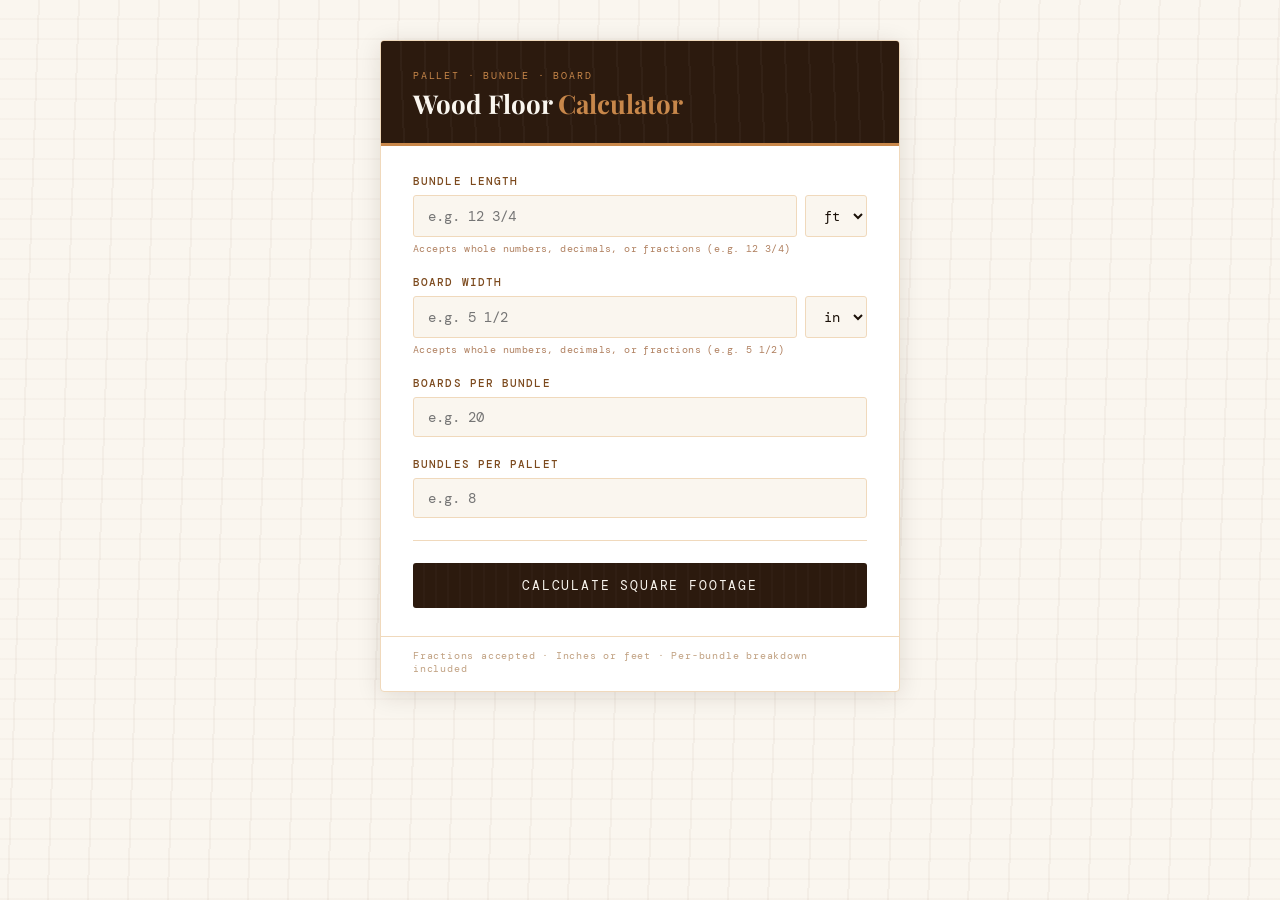
==== index.html @ 7ff79d52 "Initial commit" ====
<!doctype html>
<html lang="en">
<head>
  <meta charset="UTF-8">
  <meta name="viewport" content="width=device-width, initial-scale=1.0">
  <title>Wood Floor Calculator</title>
  <link href="https://fonts.googleapis.com/css2?family=DM+Mono:wght@400;500&family=Playfair+Display:wght@700&display=swap" rel="stylesheet">
  <link rel="stylesheet" href="style.css">
</head>
<body>
  <div class="card">

    <div class="header">
      <div class="header-label">Pallet · Bundle · Board</div>
      <h1>Wood Floor <span>Calculator</span></h1>
    </div>

    <div class="body">

      <!-- Length -->
      <div class="field-group">
        <label for="length">Bundle Length</label>
        <div class="input-row">
          <input type="text" id="length" placeholder="e.g. 12 3/4">
          <select id="lengthUnit">
            <option value="feet">ft</option>
            <option value="inches">in</option>
          </select>
        </div>
        <div class="hint">Accepts whole numbers, decimals, or fractions (e.g. 12 3/4)</div>
      </div>

      <!-- Width -->
      <div class="field-group">
        <label for="width">Board Width</label>
        <div class="input-row">
          <input type="text" id="width" placeholder="e.g. 5 1/2">
          <select id="widthUnit">
            <option value="inches">in</option>
            <option value="feet">ft</option>
          </select>
        </div>
        <div class="hint">Accepts whole numbers, decimals, or fractions (e.g. 5 1/2)</div>
      </div>

      <!-- Boards per bundle -->
      <div class="field-group">
        <label for="numberOfBoards">Boards per Bundle</label>
        <input type="number" id="numberOfBoards" placeholder="e.g. 20" min="1">
      </div>

      <!-- Bundles per pallet -->
      <div class="field-group">
        <label for="bundlesPerPallet">Bundles per Pallet</label>
        <input type="number" id="bundlesPerPallet" placeholder="e.g. 8" min="1">
      </div>

      <hr class="divider">

      <button class="calc-btn" onclick="calculate()">Calculate Square Footage</button>

      <div id="result"></div>

    </div>

    <div class="footer">Fractions accepted · Inches or feet · Per-bundle breakdown included</div>
  </div>

  <script src="app.js"></script>
</body>
</html>
---- style.css ----
*, *::before, *::after { box-sizing: border-box; margin: 0; padding: 0; }

:root {
  --wood-dark: #2c1a0e;
  --wood-mid: #7c4a1e;
  --wood-light: #c8874a;
  --wood-pale: #f0d9bc;
  --cream: #faf6ef;
  --ink: #1a1008;
  --accent: #d4622a;
  --grain: rgba(90,40,10,0.04);
  --shadow: 0 4px 24px rgba(44,26,14,0.12);
}

body {
  font-family: 'DM Mono', monospace;
  background-color: var(--cream);
  min-height: 100vh;
  display: flex;
  align-items: flex-start;
  justify-content: center;
  padding: 40px 16px 60px;
  background-image:
    repeating-linear-gradient(
      92deg,
      transparent,
      transparent 38px,
      var(--grain) 38px,
      var(--grain) 40px
    ),
    repeating-linear-gradient(
      180deg,
      transparent,
      transparent 18px,
      rgba(90,40,10,0.025) 18px,
      rgba(90,40,10,0.025) 20px
    );
}

.card {
  width: 100%;
  max-width: 520px;
  background: #fff;
  border-radius: 4px;
  border: 1.5px solid var(--wood-pale);
  box-shadow: var(--shadow), 0 1px 0 var(--wood-light) inset;
  overflow: hidden;
  animation: rise 0.5s ease both;
}

@keyframes rise {
  from { opacity: 0; transform: translateY(18px); }
  to   { opacity: 1; transform: translateY(0); }
}

.header {
  background: var(--wood-dark);
  padding: 28px 32px 24px;
  border-bottom: 3px solid var(--wood-light);
  position: relative;
  overflow: hidden;
}

.header::before {
  content: '';
  position: absolute;
  inset: 0;
  background: repeating-linear-gradient(
    88deg,
    transparent,
    transparent 22px,
    rgba(255,255,255,0.03) 22px,
    rgba(255,255,255,0.03) 24px
  );
  pointer-events: none;
}

.header-label {
  font-size: 10px;
  letter-spacing: 0.18em;
  text-transform: uppercase;
  color: var(--wood-light);
  margin-bottom: 6px;
}

.header h1 {
  font-family: 'Playfair Display', serif;
  font-size: 26px;
  color: var(--cream);
  line-height: 1.2;
}

.header h1 span {
  color: var(--wood-light);
}

.body {
  padding: 28px 32px;
}

.field-group {
  margin-bottom: 20px;
}

label {
  display: block;
  font-size: 11px;
  letter-spacing: 0.1em;
  text-transform: uppercase;
  color: var(--wood-mid);
  margin-bottom: 7px;
  font-weight: 500;
}

.input-row {
  display: flex;
  gap: 8px;
}

input[type="text"],
input[type="number"],
select {
  font-family: 'DM Mono', monospace;
  font-size: 14px;
  padding: 10px 14px;
  border: 1.5px solid var(--wood-pale);
  border-radius: 3px;
  background: var(--cream);
  color: var(--ink);
  outline: none;
  transition: border-color 0.2s, box-shadow 0.2s;
  width: 100%;
}

input:focus, select:focus {
  border-color: var(--wood-mid);
  box-shadow: 0 0 0 3px rgba(124,74,30,0.1);
}

input.error {
  border-color: var(--accent);
  background: #fff5f2;
}

select {
  cursor: pointer;
  flex-shrink: 0;
  width: auto;
  padding-right: 10px;
}

.hint {
  font-size: 10px;
  color: #b08060;
  margin-top: 5px;
  letter-spacing: 0.04em;
}

.divider {
  border: none;
  border-top: 1px solid var(--wood-pale);
  margin: 22px 0;
}

.calc-btn {
  width: 100%;
  padding: 14px;
  background: var(--wood-dark);
  color: var(--cream);
  font-family: 'DM Mono', monospace;
  font-size: 13px;
  letter-spacing: 0.14em;
  text-transform: uppercase;
  border: none;
  border-radius: 3px;
  cursor: pointer;
  transition: background 0.2s, transform 0.1s;
  position: relative;
  overflow: hidden;
}

.calc-btn:hover { background: var(--wood-mid); }
.calc-btn:active { transform: scale(0.99); }

.calc-btn::after {
  content: '';
  position: absolute;
  inset: 0;
  background: repeating-linear-gradient(
    90deg,
    transparent,
    transparent 10px,
    rgba(255,255,255,0.02) 10px,
    rgba(255,255,255,0.02) 12px
  );
}

#result {
  margin-top: 22px;
  display: none;
  animation: fadein 0.35s ease both;
}

@keyframes fadein {
  from { opacity: 0; transform: translateY(8px); }
  to   { opacity: 1; transform: translateY(0); }
}

.result-box {
  background: var(--wood-dark);
  border-radius: 3px;
  padding: 20px 24px;
  border-left: 4px solid var(--wood-light);
}

.result-row {
  display: flex;
  justify-content: space-between;
  align-items: baseline;
  padding: 5px 0;
}

.result-row + .result-row {
  border-top: 1px solid rgba(200,135,74,0.15);
}

.result-label {
  font-size: 10px;
  letter-spacing: 0.1em;
  text-transform: uppercase;
  color: var(--wood-light);
}

.result-value {
  font-size: 15px;
  color: var(--cream);
  font-weight: 500;
}

.result-value.big {
  font-family: 'Playfair Display', serif;
  font-size: 28px;
  color: #fff;
}

.error-msg {
  margin-top: 12px;
  padding: 10px 14px;
  background: #fff0ed;
  border: 1.5px solid #f4b8a8;
  border-radius: 3px;
  color: var(--accent);
  font-size: 12px;
  letter-spacing: 0.03em;
}

.footer {
  padding: 12px 32px 16px;
  border-top: 1px solid var(--wood-pale);
  font-size: 10px;
  color: #c0a080;
  letter-spacing: 0.08em;
}
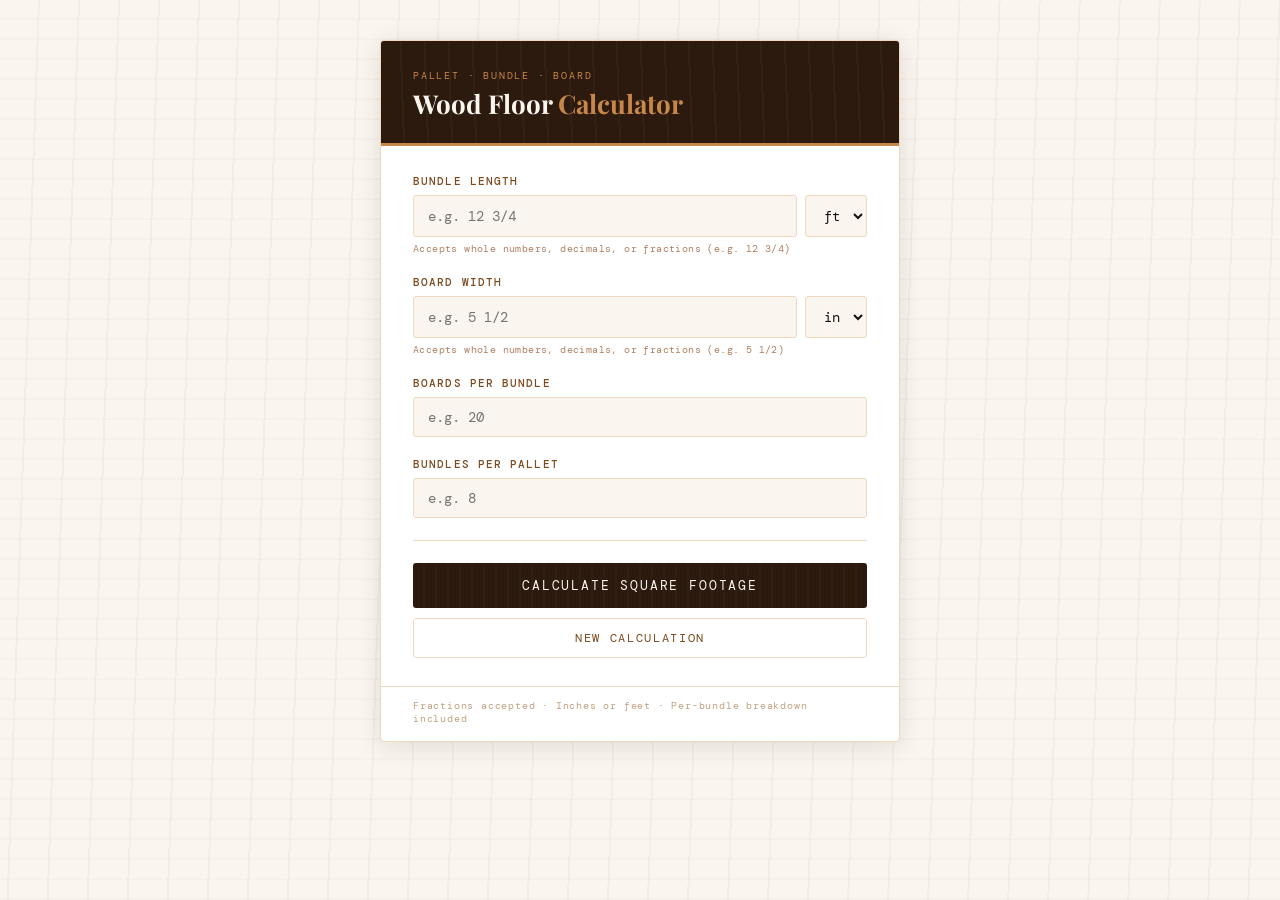
==== commit 49396104: "Add reset button" ====
--- a/index.html
+++ b/index.html
@@ -59,6 +59,8 @@
 
       <button class="calc-btn" onclick="calculate()">Calculate Square Footage</button>
 
+      <button class="reset-btn" onclick="reset()">New Calculation</button>
+
       <div id="result"></div>
 
     </div>
--- a/style.css
+++ b/style.css
@@ -260,4 +260,26 @@
   font-size: 10px;
   color: #c0a080;
   letter-spacing: 0.08em;
+}
+
+.reset-btn {
+  width: 100%;
+  margin-top: 10px;
+  padding: 11px;
+  background: transparent;
+  color: var(--wood-mid);
+  font-family: 'DM Mono', monospace;
+  font-size: 12px;
+  letter-spacing: 0.14em;
+  text-transform: uppercase;
+  border: 1.5px solid var(--wood-pale);
+  border-radius: 3px;
+  cursor: pointer;
+  transition: background 0.2s, border-color 0.2s, color 0.2s;
+}
+
+.reset-btn:hover {
+  background: var(--wood-pale);
+  border-color: var(--wood-light);
+  color: var(--wood-dark);
 }
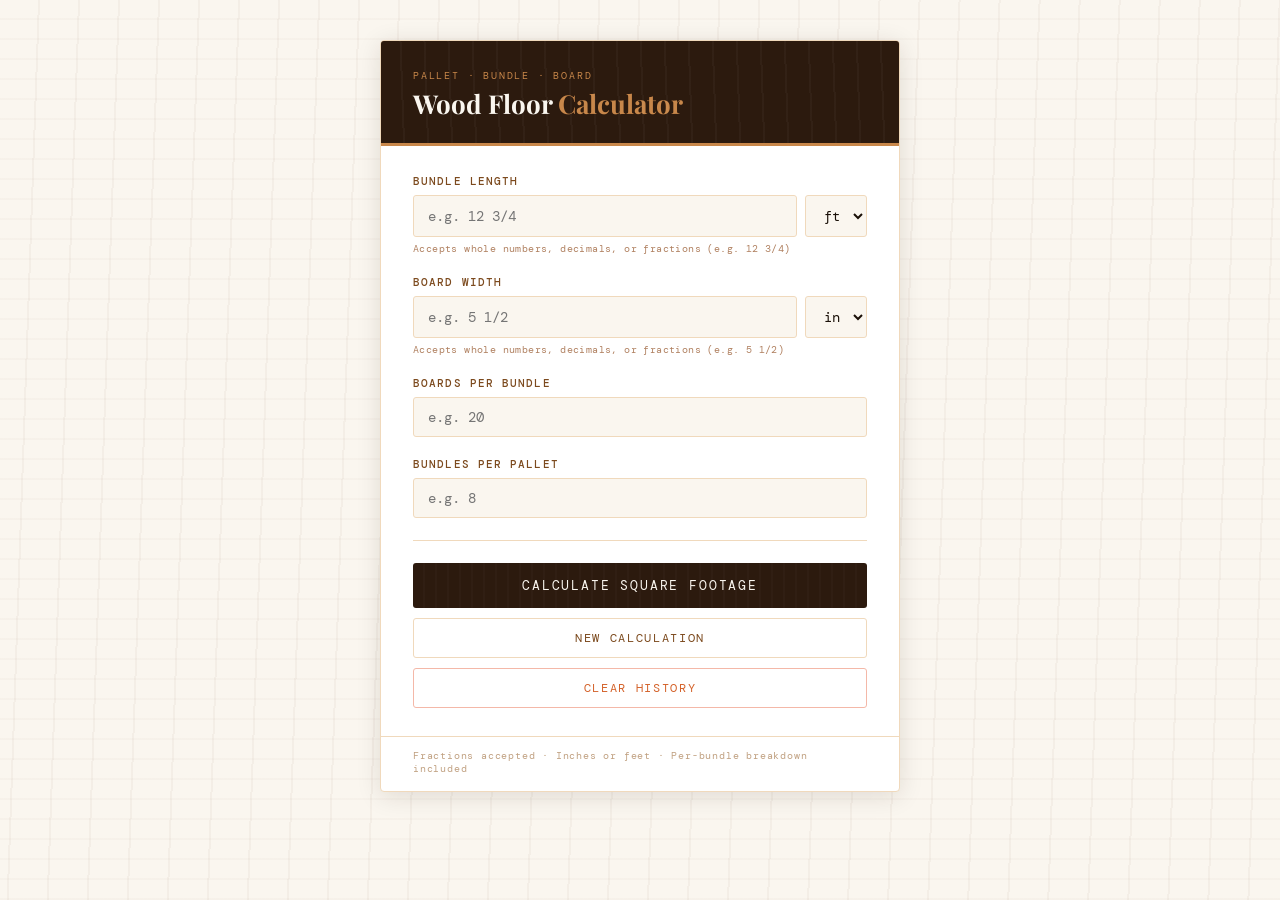
==== commit 8a7296f6: "Add calculation history with grand total" ====
--- a/index.html
+++ b/index.html
@@ -61,7 +61,11 @@
 
       <button class="reset-btn" onclick="reset()">New Calculation</button>
 
+      <button class="clear-btn" onclick="clearHistory()">Clear History</button>
+
       <div id="result"></div>
+
+      <div id="history"></div>
 
     </div>
 
--- a/style.css
+++ b/style.css
@@ -282,4 +282,80 @@
   background: var(--wood-pale);
   border-color: var(--wood-light);
   color: var(--wood-dark);
+}
+
+
+.clear-btn {
+  width: 100%;
+  margin-top: 10px;
+  padding: 11px;
+  background: transparent;
+  color: var(--accent);
+  font-family: 'DM Mono', monospace;
+  font-size: 12px;
+  letter-spacing: 0.14em;
+  text-transform: uppercase;
+  border: 1.5px solid #f4b8a8;
+  border-radius: 3px;
+  cursor: pointer;
+  transition: background 0.2s, border-color 0.2s, color 0.2s;
+}
+
+.clear-btn:hover {
+  background: #fff0ed;
+  border-color: var(--accent);
+}
+
+.history-box {
+  margin-top: 22px;
+}
+
+.history-title {
+  font-size: 10px;
+  letter-spacing: 0.1em;
+  text-transform: uppercase;
+  color: var(--wood-mid);
+  margin-bottom: 10px;
+  font-weight: 500;
+}
+
+.history-item {
+  background: var(--cream);
+  border: 1.5px solid var(--wood-pale);
+  border-radius: 3px;
+  padding: 10px 14px;
+  margin-bottom: 8px;
+  display: flex;
+  justify-content: space-between;
+  align-items: center;
+  font-size: 12px;
+  color: var(--ink);
+}
+
+.history-item-label {
+  color: var(--wood-mid);
+}
+
+.history-total {
+  background: var(--wood-pale);
+  border-radius: 3px;
+  padding: 12px 14px;
+  display: flex;
+  justify-content: space-between;
+  align-items: baseline;
+  margin-top: 4px;
+}
+
+.history-total-label {
+  font-size: 10px;
+  letter-spacing: 0.1em;
+  text-transform: uppercase;
+  color: var(--wood-mid);
+  font-weight: 500;
+}
+
+.history-total-value {
+  font-family: 'Playfair Display', serif;
+  font-size: 22px;
+  color: var(--wood-dark);
 }
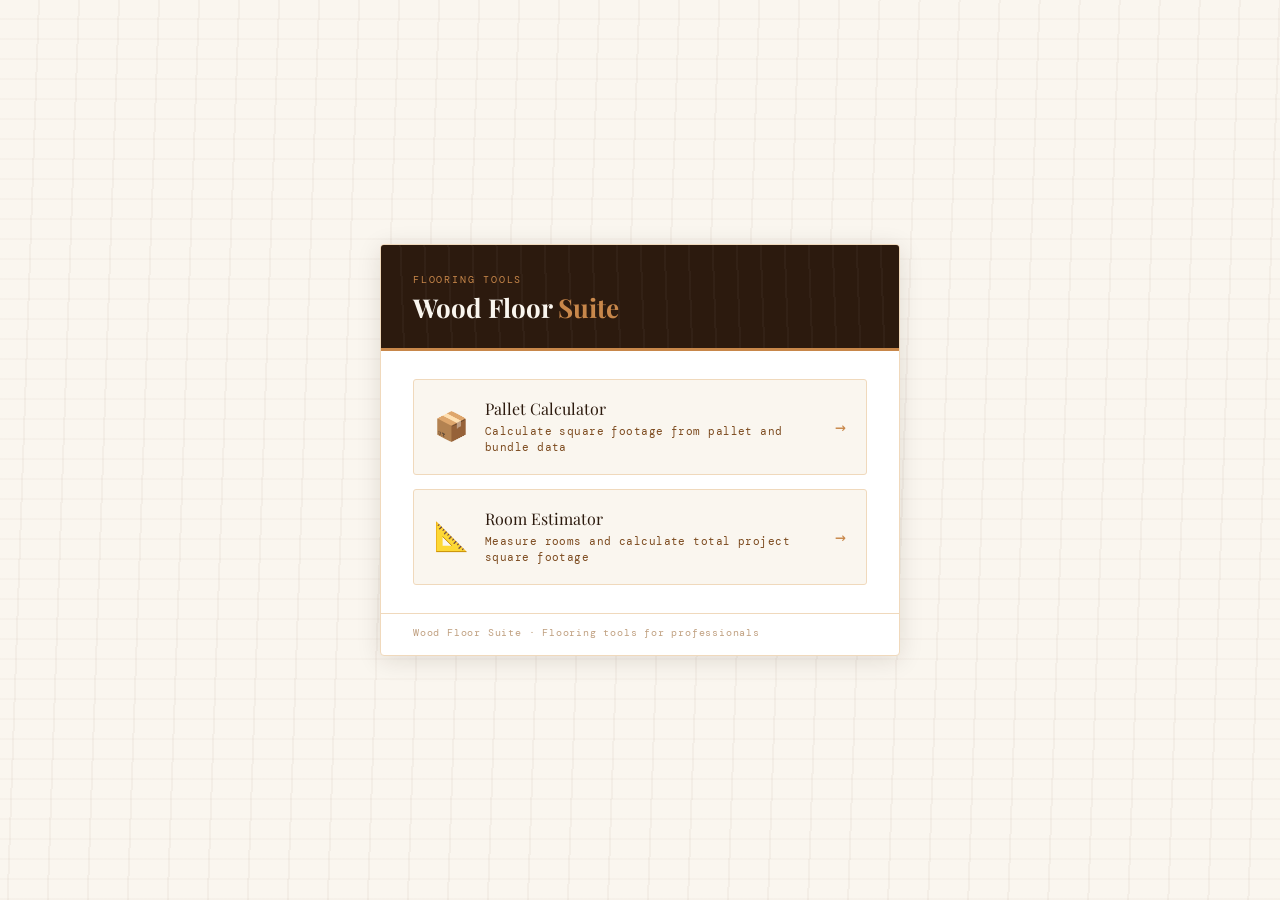
==== commit 099cf3c0: "Add Wood Floor Suite home screen" ====
--- a/index.html
+++ b/index.html
@@ -3,75 +3,40 @@
 <head>
   <meta charset="UTF-8">
   <meta name="viewport" content="width=device-width, initial-scale=1.0">
-  <title>Wood Floor Calculator</title>
+  <title>Wood Floor Suite</title>
   <link href="https://fonts.googleapis.com/css2?family=DM+Mono:wght@400;500&family=Playfair+Display:wght@700&display=swap" rel="stylesheet">
   <link rel="stylesheet" href="style.css">
+  <link rel="stylesheet" href="home.css">
 </head>
-<body>
-  <div class="card">
+<body class="home">
+  <div class="home-card">
 
-    <div class="header">
-      <div class="header-label">Pallet · Bundle · Board</div>
-      <h1>Wood Floor <span>Calculator</span></h1>
+    <div class="home-header">
+      <div class="header-label">Flooring Tools</div>
+      <h1>Wood Floor <span>Suite</span></h1>
     </div>
 
-    <div class="body">
+    <div class="home-body">
+      <a href="pallet-calculator.html" class="tool-card">
+        <div class="tool-icon">📦</div>
+        <div class="tool-info">
+          <div class="tool-name">Pallet Calculator</div>
+          <div class="tool-desc">Calculate square footage from pallet and bundle data</div>
+        </div>
+        <div class="tool-arrow">→</div>
+      </a>
 
-      <!-- Length -->
-      <div class="field-group">
-        <label for="length">Bundle Length</label>
-        <div class="input-row">
-          <input type="text" id="length" placeholder="e.g. 12 3/4">
-          <select id="lengthUnit">
-            <option value="feet">ft</option>
-            <option value="inches">in</option>
-          </select>
+      <a href="room-estimator.html" class="tool-card">
+        <div class="tool-icon">📐</div>
+        <div class="tool-info">
+          <div class="tool-name">Room Estimator</div>
+          <div class="tool-desc">Measure rooms and calculate total project square footage</div>
         </div>
-        <div class="hint">Accepts whole numbers, decimals, or fractions (e.g. 12 3/4)</div>
-      </div>
-
-      <!-- Width -->
-      <div class="field-group">
-        <label for="width">Board Width</label>
-        <div class="input-row">
-          <input type="text" id="width" placeholder="e.g. 5 1/2">
-          <select id="widthUnit">
-            <option value="inches">in</option>
-            <option value="feet">ft</option>
-          </select>
-        </div>
-        <div class="hint">Accepts whole numbers, decimals, or fractions (e.g. 5 1/2)</div>
-      </div>
-
-      <!-- Boards per bundle -->
-      <div class="field-group">
-        <label for="numberOfBoards">Boards per Bundle</label>
-        <input type="number" id="numberOfBoards" placeholder="e.g. 20" min="1">
-      </div>
-
-      <!-- Bundles per pallet -->
-      <div class="field-group">
-        <label for="bundlesPerPallet">Bundles per Pallet</label>
-        <input type="number" id="bundlesPerPallet" placeholder="e.g. 8" min="1">
-      </div>
-
-      <hr class="divider">
-
-      <button class="calc-btn" onclick="calculate()">Calculate Square Footage</button>
-
-      <button class="reset-btn" onclick="reset()">New Calculation</button>
-
-      <button class="clear-btn" onclick="clearHistory()">Clear History</button>
-
-      <div id="result"></div>
-
-      <div id="history"></div>
-
+        <div class="tool-arrow">→</div>
+      </a>
     </div>
 
-    <div class="footer">Fractions accepted · Inches or feet · Per-bundle breakdown included</div>
+    <div class="footer">Wood Floor Suite · Flooring tools for professionals</div>
   </div>
-
-  <script src="app.js"></script>
 </body>
 </html>
--- a/style.css
+++ b/style.css
@@ -358,4 +358,19 @@
   font-family: 'Playfair Display', serif;
   font-size: 22px;
   color: var(--wood-dark);
+}
+
+.back-link {
+  display: inline-block;
+  font-size: 10px;
+  letter-spacing: 0.12em;
+  text-transform: uppercase;
+  color: var(--wood-light);
+  text-decoration: none;
+  margin-bottom: 12px;
+  transition: color 0.2s;
+}
+
+.back-link:hover {
+  color: var(--cream);
 }
--- a/home.css
+++ b/home.css
@@ -0,0 +1,110 @@
+body.home {
+  display: flex;
+  align-items: center;
+  justify-content: center;
+  min-height: 100vh;
+  padding: 40px 16px;
+}
+
+.home-card {
+  width: 100%;
+  max-width: 520px;
+  background: #fff;
+  border-radius: 4px;
+  border: 1.5px solid var(--wood-pale);
+  box-shadow: var(--shadow), 0 1px 0 var(--wood-light) inset;
+  overflow: hidden;
+  animation: rise 0.5s ease both;
+}
+
+.home-header {
+  background: var(--wood-dark);
+  padding: 28px 32px 24px;
+  border-bottom: 3px solid var(--wood-light);
+  position: relative;
+  overflow: hidden;
+}
+
+.home-header::before {
+  content: '';
+  position: absolute;
+  inset: 0;
+  background: repeating-linear-gradient(
+    88deg,
+    transparent,
+    transparent 22px,
+    rgba(255,255,255,0.03) 22px,
+    rgba(255,255,255,0.03) 24px
+  );
+  pointer-events: none;
+}
+
+.home-header h1 {
+  font-family: 'Playfair Display', serif;
+  font-size: 26px;
+  color: var(--cream);
+  line-height: 1.2;
+}
+
+.home-header h1 span {
+  color: var(--wood-light);
+}
+
+.home-body {
+  padding: 28px 32px;
+  display: flex;
+  flex-direction: column;
+  gap: 14px;
+}
+
+.tool-card {
+  display: flex;
+  align-items: center;
+  gap: 16px;
+  padding: 18px 20px;
+  background: var(--cream);
+  border: 1.5px solid var(--wood-pale);
+  border-radius: 3px;
+  text-decoration: none;
+  transition: border-color 0.2s, box-shadow 0.2s, background 0.2s;
+}
+
+.tool-card:hover {
+  border-color: var(--wood-light);
+  background: #fff;
+  box-shadow: 0 2px 12px rgba(44,26,14,0.08);
+}
+
+.tool-icon {
+  font-size: 28px;
+  flex-shrink: 0;
+}
+
+.tool-info {
+  flex: 1;
+}
+
+.tool-name {
+  font-family: 'Playfair Display', serif;
+  font-size: 16px;
+  color: var(--wood-dark);
+  margin-bottom: 4px;
+}
+
+.tool-desc {
+  font-size: 11px;
+  color: var(--wood-mid);
+  letter-spacing: 0.04em;
+  line-height: 1.5;
+}
+
+.tool-arrow {
+  font-size: 18px;
+  color: var(--wood-light);
+  flex-shrink: 0;
+  transition: transform 0.2s;
+}
+
+.tool-card:hover .tool-arrow {
+  transform: translateX(4px);
+}
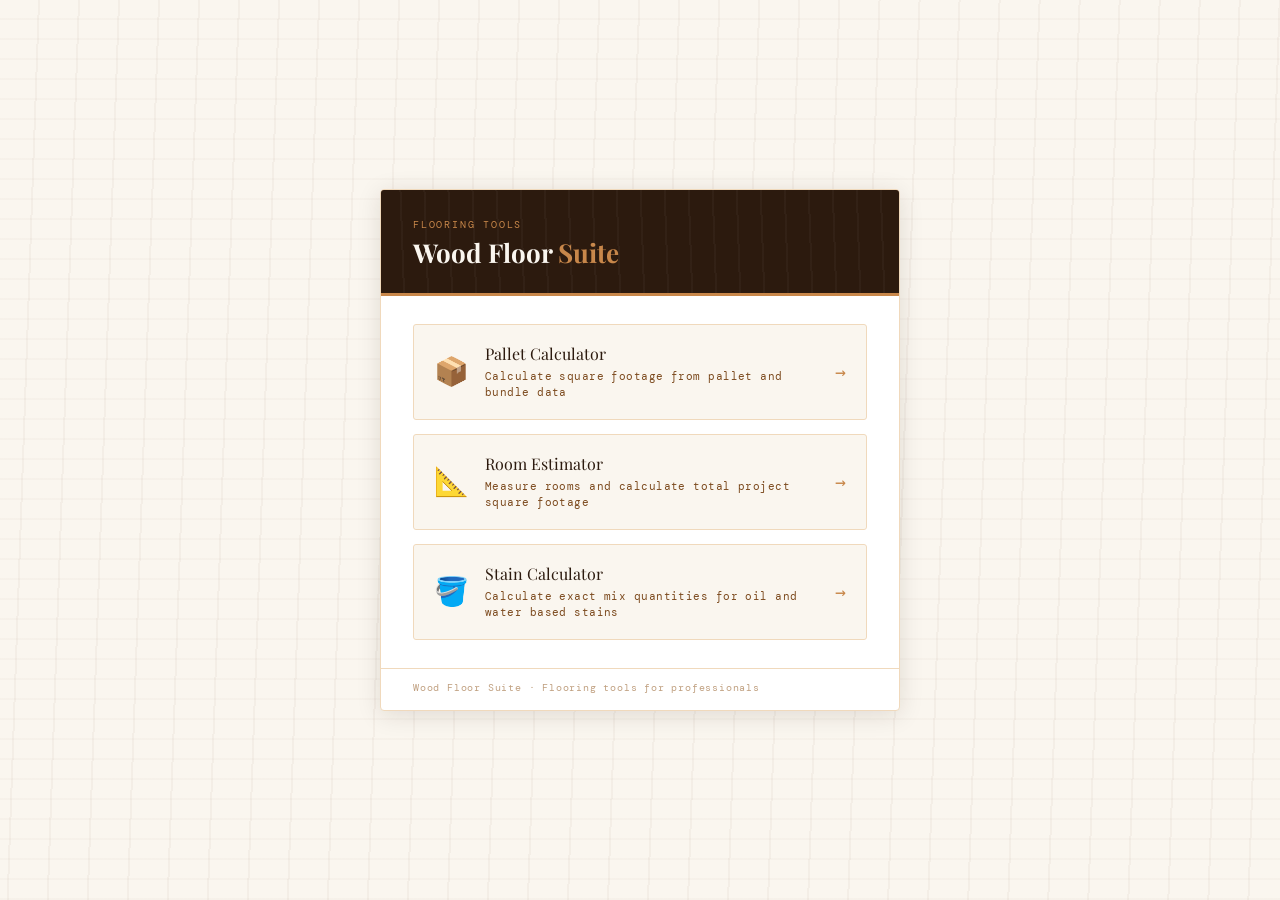
==== commit b7e88211: "Add Stain Calculator to home menu" ====
--- a/index.html
+++ b/index.html
@@ -34,6 +34,15 @@
         </div>
         <div class="tool-arrow">→</div>
       </a>
+
+      <a href="stain-calculator.html" class="tool-card">
+        <div class="tool-icon">🪣</div>
+        <div class="tool-info">
+          <div class="tool-name">Stain Calculator</div>
+          <div class="tool-desc">Calculate exact mix quantities for oil and water based stains</div>
+        </div>
+        <div class="tool-arrow">→</div>
+      </a>
     </div>
 
     <div class="footer">Wood Floor Suite · Flooring tools for professionals</div>
